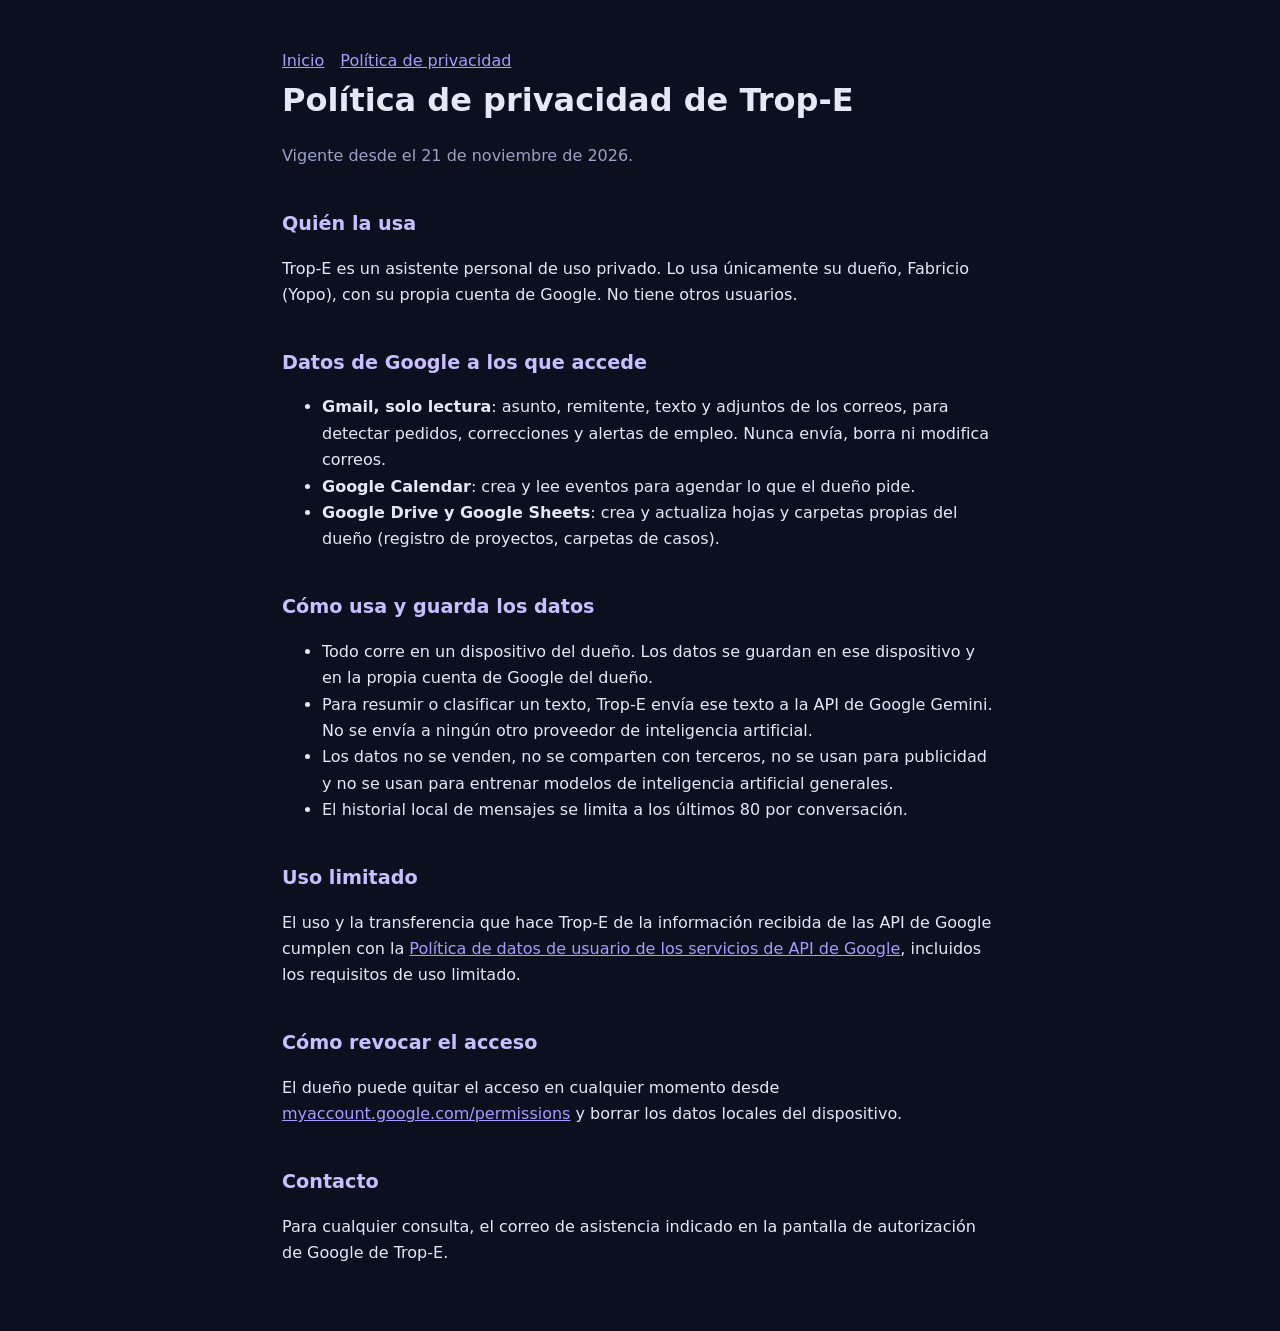
==== privacidad.html @ 33c5c094 "Página principal y política de privacidad de Trop-E Co-Authored-By: Claude Opus 5.5 <noreply@anthrop" ====
<!DOCTYPE html>
<html lang="es"><head><meta charset="utf-8"><meta name="viewport" content="width=device-width,initial-scale=1">
<title>Trop-E · política de privacidad</title><link rel="stylesheet" href="estilo.css"></head>
<body><main>
<nav><a href="index.html">Inicio</a><a href="privacidad.html">Política de privacidad</a></nav>
<h1>Política de privacidad de Trop-E</h1>
<p class="mut">Vigente desde el 21 de noviembre de 2026.</p>

<h2>Quién la usa</h2>
<p>Trop-E es un asistente personal de uso privado. Lo usa únicamente su dueño, Fabricio (Yopo), con su propia cuenta de Google. No tiene otros usuarios.</p>

<h2>Datos de Google a los que accede</h2>
<ul>
<li><b>Gmail, solo lectura</b>: asunto, remitente, texto y adjuntos de los correos, para detectar pedidos, correcciones y alertas de empleo. Nunca envía, borra ni modifica correos.</li>
<li><b>Google Calendar</b>: crea y lee eventos para agendar lo que el dueño pide.</li>
<li><b>Google Drive y Google Sheets</b>: crea y actualiza hojas y carpetas propias del dueño (registro de proyectos, carpetas de casos).</li>
</ul>

<h2>Cómo usa y guarda los datos</h2>
<ul>
<li>Todo corre en un dispositivo del dueño. Los datos se guardan en ese dispositivo y en la propia cuenta de Google del dueño.</li>
<li>Para resumir o clasificar un texto, Trop-E envía ese texto a la API de Google Gemini. No se envía a ningún otro proveedor de inteligencia artificial.</li>
<li>Los datos no se venden, no se comparten con terceros, no se usan para publicidad y no se usan para entrenar modelos de inteligencia artificial generales.</li>
<li>El historial local de mensajes se limita a los últimos 80 por conversación.</li>
</ul>

<h2>Uso limitado</h2>
<p>El uso y la transferencia que hace Trop-E de la información recibida de las API de Google cumplen con la <a href="https://developers.google.com/terms/api-services-user-data-policy">Política de datos de usuario de los servicios de API de Google</a>, incluidos los requisitos de uso limitado.</p>

<h2>Cómo revocar el acceso</h2>
<p>El dueño puede quitar el acceso en cualquier momento desde <a href="https://myaccount.google.com/permissions">myaccount.google.com/permissions</a> y borrar los datos locales del dispositivo.</p>

<h2>Contacto</h2>
<p>Para cualquier consulta, el correo de asistencia indicado en la pantalla de autorización de Google de Trop-E.</p>
</main></body></html>
---- estilo.css ----
:root{--bg:#0b0f1e;--card:#141a2e;--tx:#e6e9f5;--mut:#9aa3c7;--ac:#7c5cff}
*{box-sizing:border-box}body{margin:0;font:16px/1.65 system-ui,-apple-system,Segoe UI,Roboto,sans-serif;background:var(--bg);color:var(--tx)}
main{max-width:760px;margin:0 auto;padding:48px 22px}h1{font-size:2rem;margin:0 0 6px}h2{margin-top:2em;font-size:1.2rem;color:#c9bfff}
p,li{color:var(--tx)}small,.mut{color:var(--mut)}a{color:#a99bff}.card{background:var(--card);border:1px solid #232b48;border-radius:14px;padding:18px 20px;margin:18px 0}
nav a{margin-right:16px}
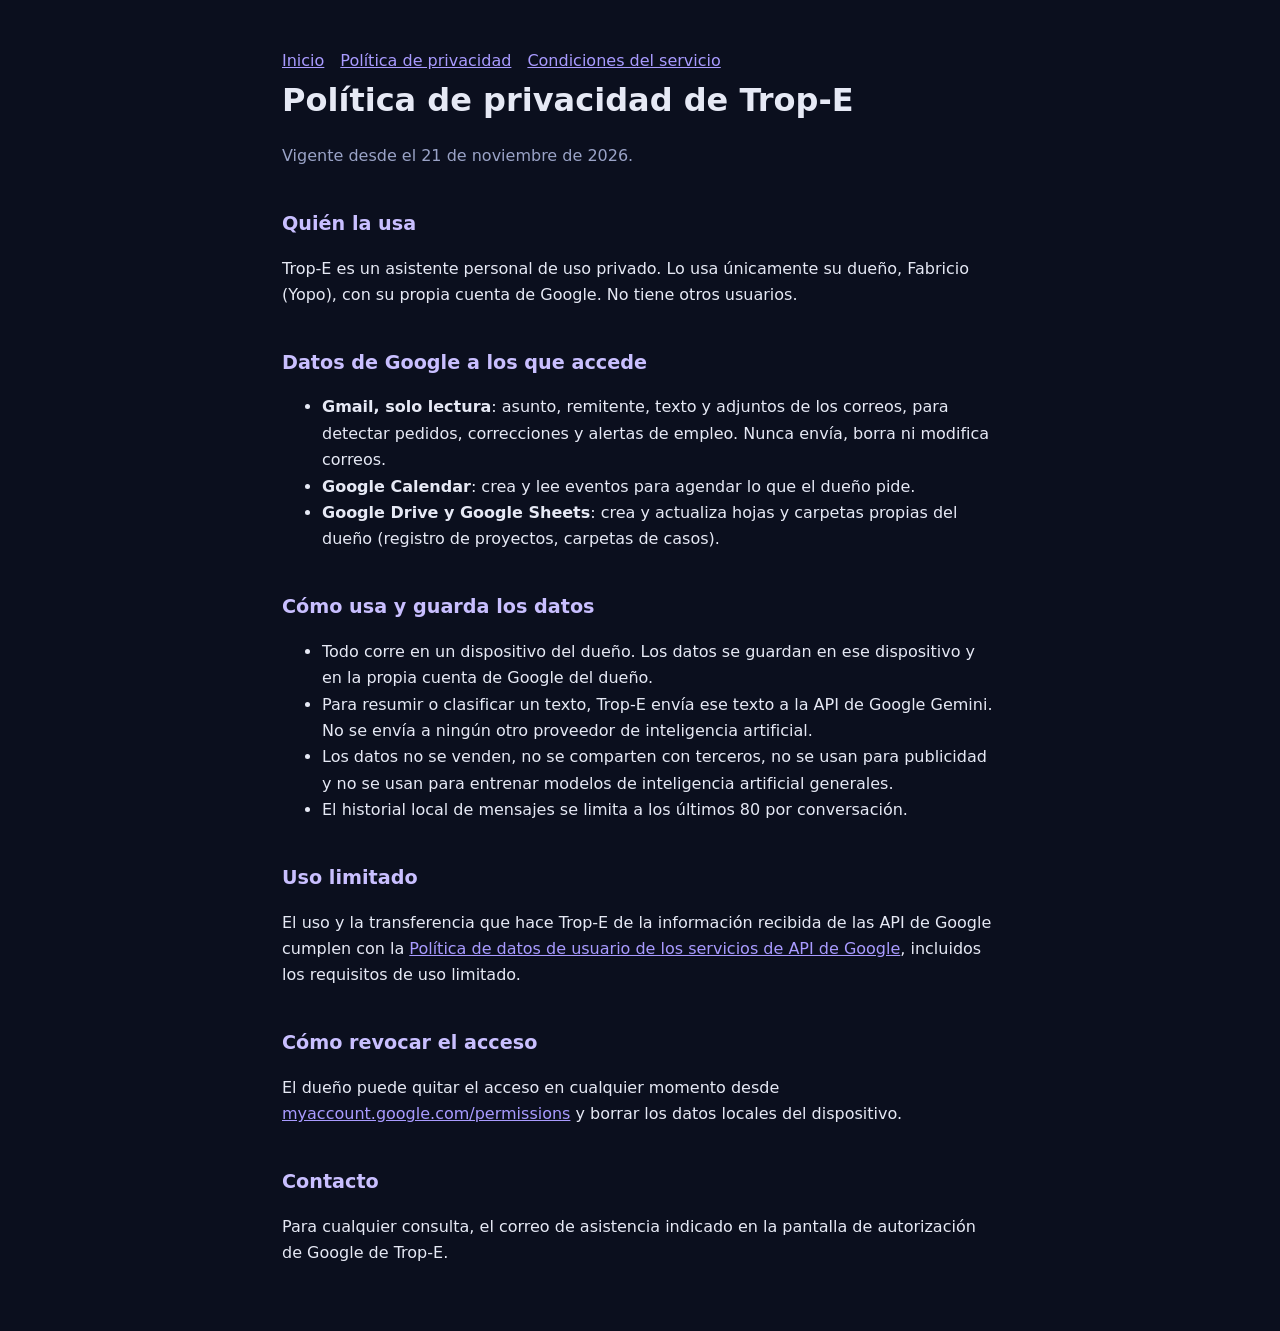
==== commit ec1239dc: "Condiciones del servicio de Trop-E Co-Authored-By: Claude Opus 5.5 <noreply@anthropic.com> Claude-Se" ====
--- a/privacidad.html
+++ b/privacidad.html
@@ -2,7 +2,7 @@
 <html lang="es"><head><meta charset="utf-8"><meta name="viewport" content="width=device-width,initial-scale=1">
 <title>Trop-E · política de privacidad</title><link rel="stylesheet" href="estilo.css"></head>
 <body><main>
-<nav><a href="index.html">Inicio</a><a href="privacidad.html">Política de privacidad</a></nav>
+<nav><a href="index.html">Inicio</a><a href="privacidad.html">Política de privacidad</a><a href="terminos.html">Condiciones del servicio</a></nav>
 <h1>Política de privacidad de Trop-E</h1>
 <p class="mut">Vigente desde el 21 de noviembre de 2026.</p>
 
